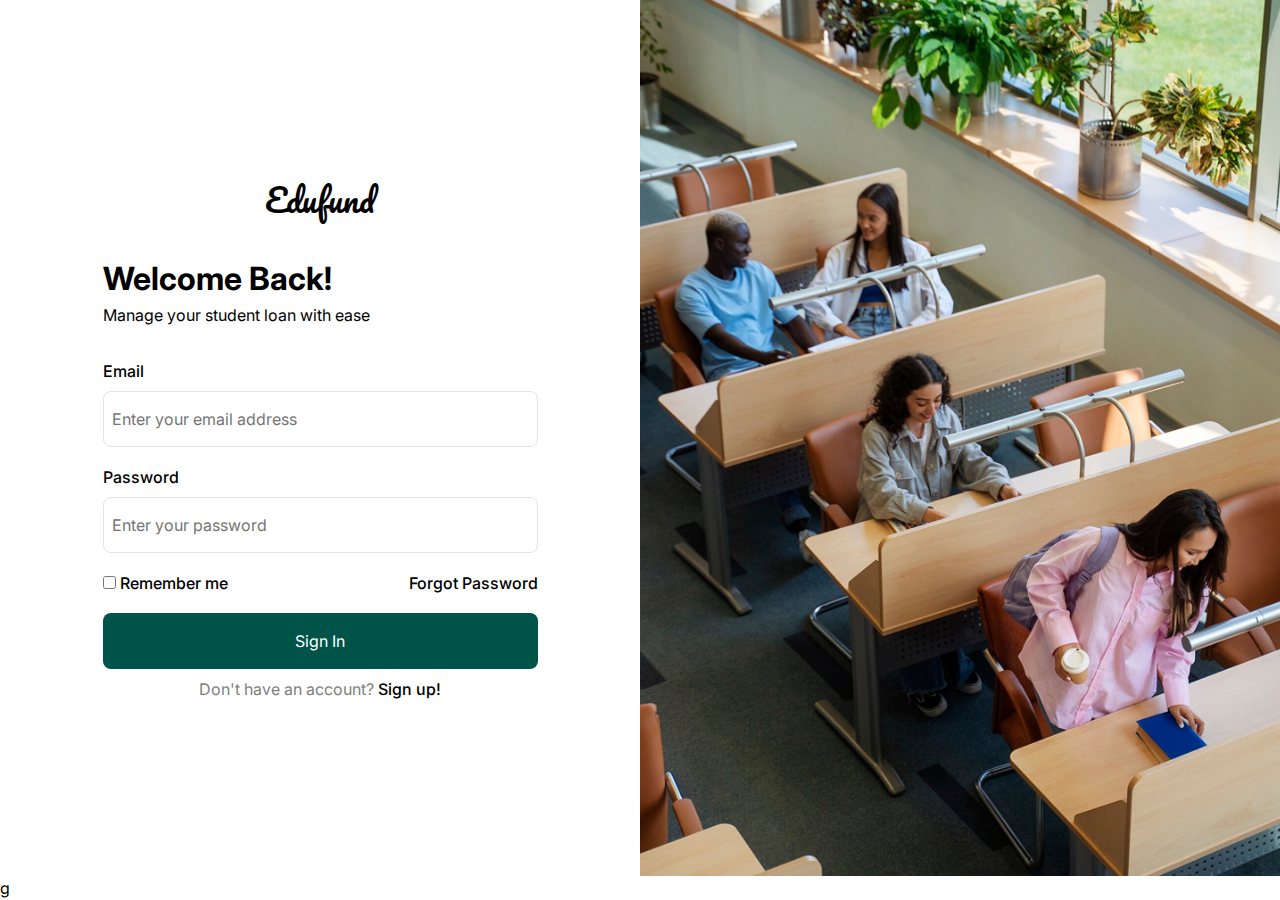
==== index.html @ 0790fa31 "Move index file and its style to home directory" ====
<!DOCTYPE html>
<html lang="en">
  <head>
    <meta charset="UTF-8" />
    <meta name="viewport" content="width=device-width, initial-scale=1.0" />
    <link rel="stylesheet" href="./styles.css" />
    <title>EduFund</title>
  </head>
  <body>
    <!-- login -->
    <main id="login">
      <section class="left-section">
        <h1 id="project-name">Edufund</h1>

        <form action="#" id="login-form">
          <div class="welcome-header">
            <h1>Welcome Back!</h1>
            <p>Manage your student loan with ease</p>
          </div>

          <div class="form-entries">
            <label for="mail">Email</label>
            <input
              type="email"
              name="email"
              id="email"
              placeholder="Enter your email address"
            />
          </div>

          <div class="form-entries">
            <label for="password">Password</label>
            <input
              type="password"
              name="pwd"
              id="password"
              placeholder="Enter your password"
            />
          </div>

          <div class="moar">
            <div id="remember-me" class="checkbox">
              <input type="checkbox" name="state" id="state" />
              <label for="state">Remember me</label>
            </div>

            <p>Forgot Password</p>
          </div>

          <button id="sign-in">Sign In</button>
          <p>Don't have an account? <span class="sign-up">Sign up!</span></p>
        </form>
      </section>
      <section class="right-section">
        <!-- students image -->
      </section>
    </main>

    <script src="./src/auth.js"></script>
    <script src="./src/login.js"></script>g
  </body>
</html>
---- styles.css ----
/*
  Josh's Custom CSS Reset
  https://www.joshwcomeau.com/css/custom-css-reset/
*/

*,
*::before,
*::after {
  box-sizing: border-box;
}

* {
  margin: 0;
}

body {
  line-height: 1.5;
  -webkit-font-smoothing: antialiased;
}

img,
picture,
video,
canvas,
svg {
  display: block;
  max-width: 100%;
}

input,
button,
textarea,
select {
  font: inherit;
}

p,
h1,
h2,
h3,
h4,
h5,
h6 {
  overflow-wrap: break-word;
}

p {
  text-wrap: pretty;
}

h1,
h2,
h3,
h4,
h5,
h6 {
  text-wrap: balance;
}

#root,
#__next {
  isolation: isolate;
}

/* author's styles */
@font-face {
  font-family: "inter";
  src: url("../assets/fonts/inter/Inter-VariableFont_opsz\,wght.ttf")
    format("truetype");
  font-weight: 100 900;
}

@font-face {
  font-family: "pacifico";
  src: url("../assets/fonts/pacifico/Pacifico-Regular.ttf")
    format("truetype");
  font-weight: 400 700;
}

body {
  font-family:
    "inter",
    system-ui,
    -apple-system,
    BlinkMacSystemFont,
    "Segoe UI",
    Roboto,
    Oxygen,
    Ubuntu,
    Cantarell,
    "Open Sans",
    "Helvetica Neue",
    sans-serif;

    display: flex;
    flex-direction: column;
    height: 100vh;
}

#project-name {
  font-family: "pacifico";
  font-size: 2rem;
}

#login {
  flex: auto;
  display: grid;
  grid-template-columns: repeat(2, 1fr);
}

.right-section {
  background-image: url(../assets/images/students.png);
  background-size: cover;
}

.left-section {
  display: flex;
  flex-direction: column;
  justify-content: center;
  align-items: center;
}

.welcome-header {
  margin: 32px 0px;
}

.form-entries {
  display: flex;
  flex-direction: column;
  gap: 8px;
  margin-top: 18px;
}

.form-entries > input {
  width: 435px;
  height: 56px;
  border-radius: 8px;
  border: 1.5px solid #E2E3E5;
  padding: 8px;
}

label {
  font-weight: 500;
}

.moar {
  display: flex;
  justify-content: space-between;
  font-weight: 500;
  margin: 18px 0px;
}

#sign-in {
  width: 435px;
  height: 56px;
  border: none;
  border-radius: 8px;
  color: white;
  background-color: #005348;
}

#sign-in + p {
  text-align: center;
  color: gray;
  margin-top: 8px;
}

span.sign-up {
  font-weight: 500;
  color: #000;
}
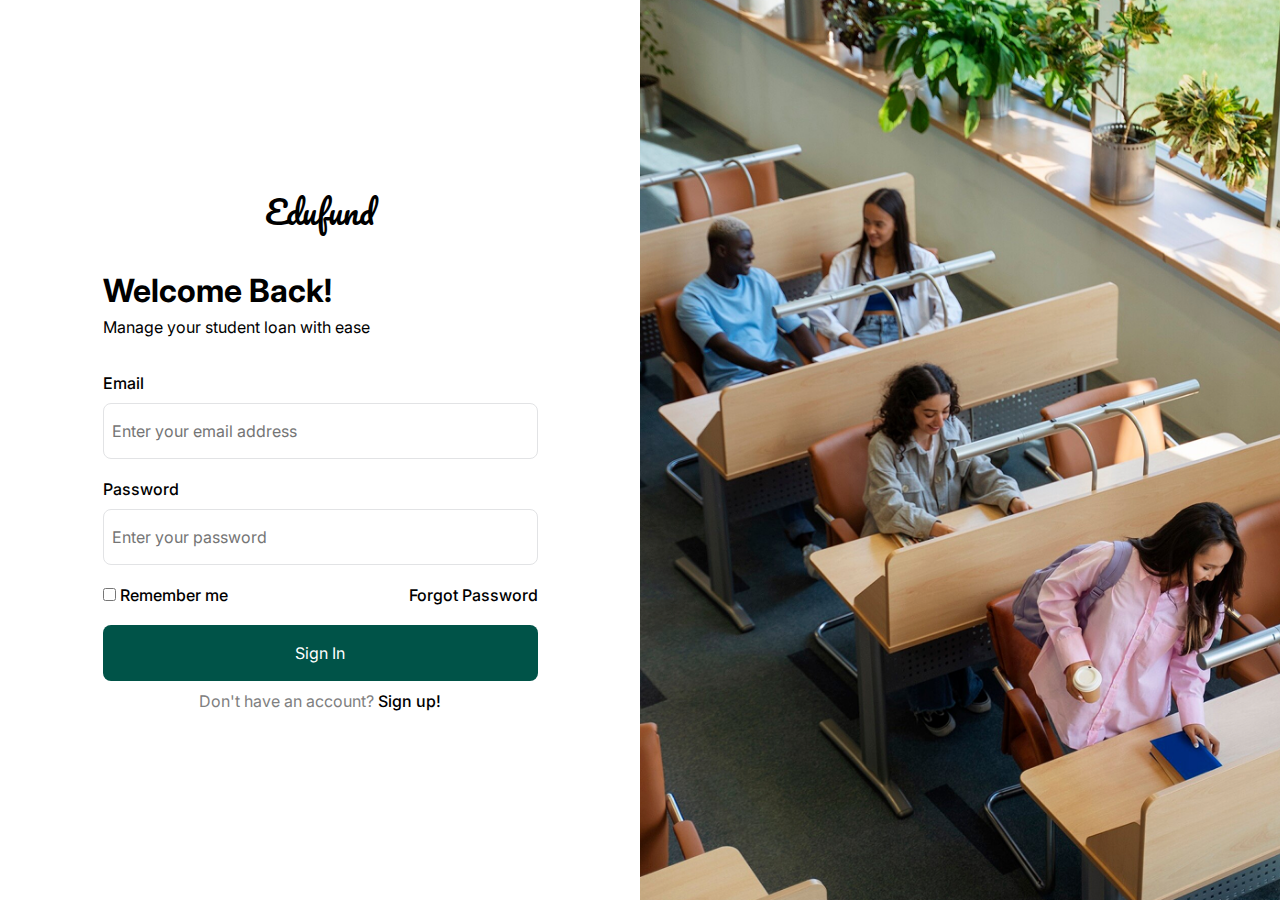
==== commit c7e8e6c7: "feat: complete refactoring for dynamic loading" ====
--- a/index.html
+++ b/index.html
@@ -57,6 +57,6 @@
     </main>
 
     <script src="./src/auth.js"></script>
-    <script src="./src/login.js"></script>g
+    <script src="./src/login.js"></script>
   </body>
 </html>
